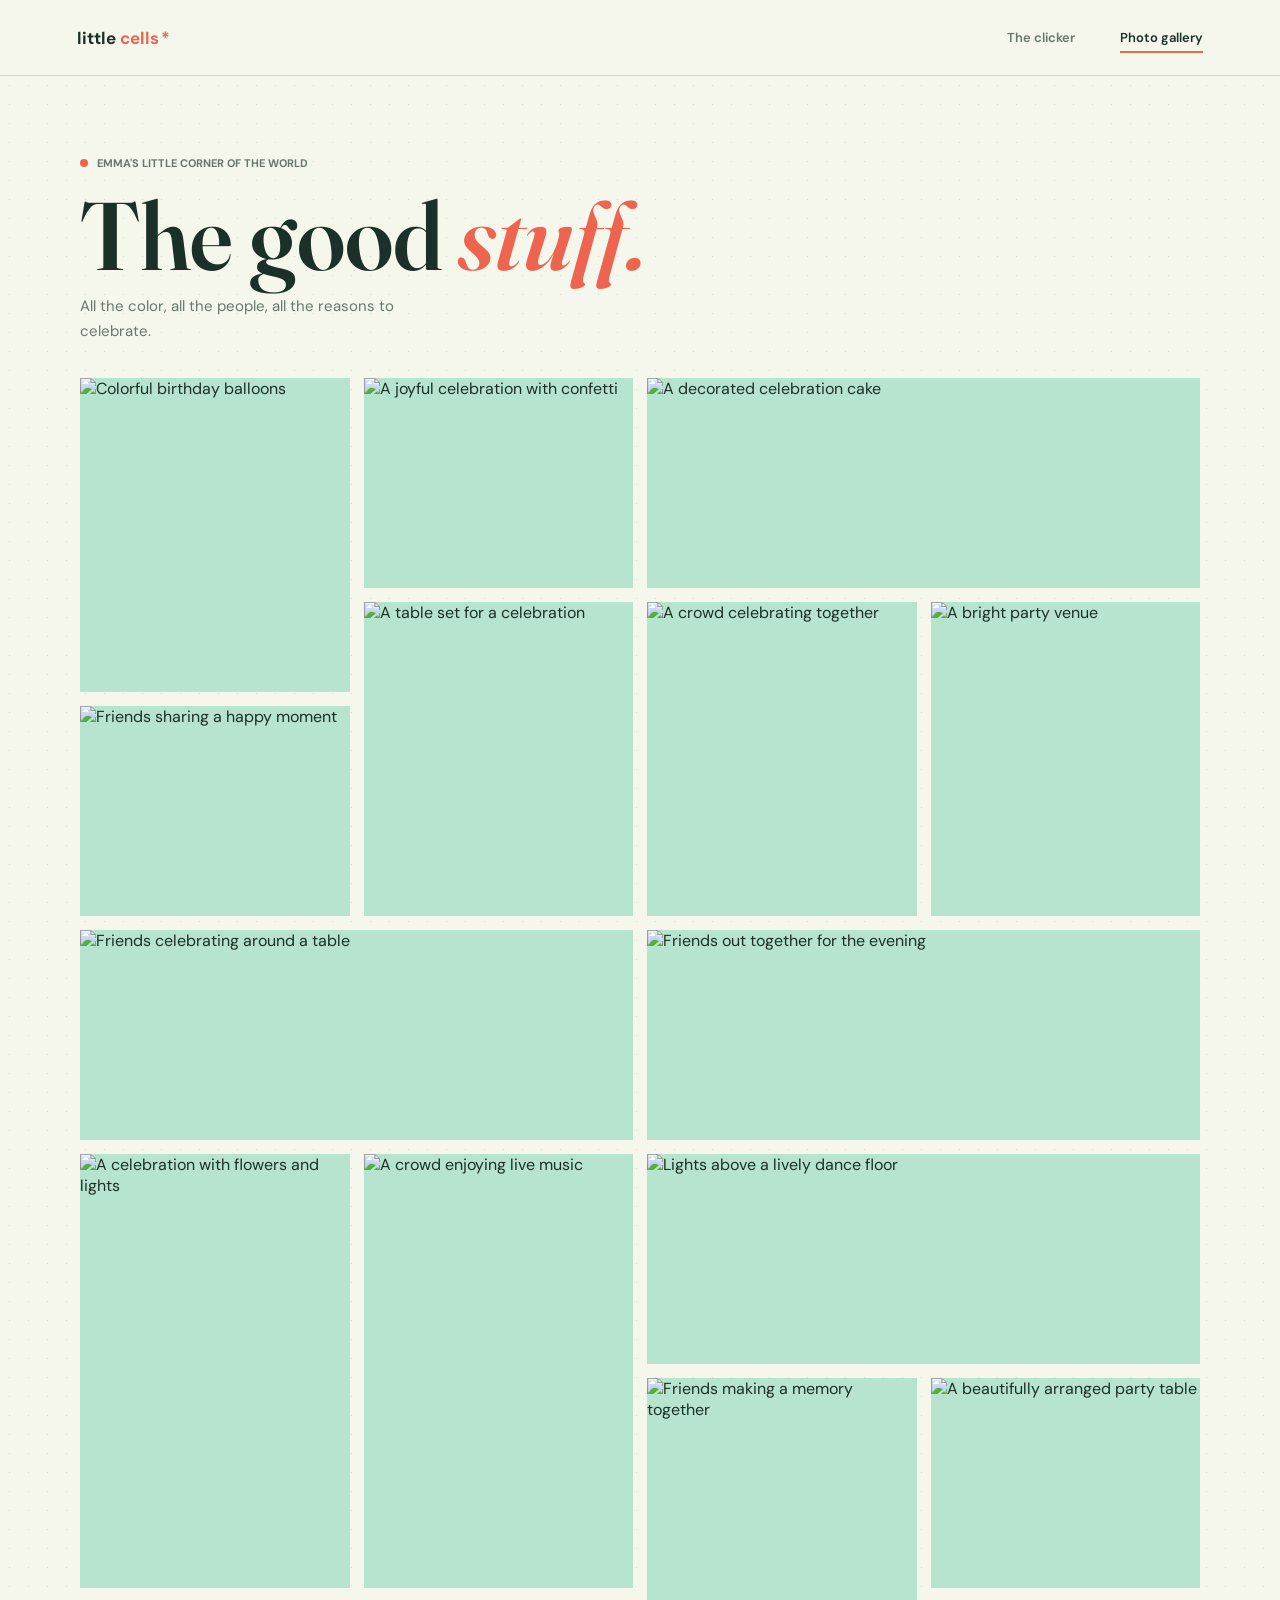
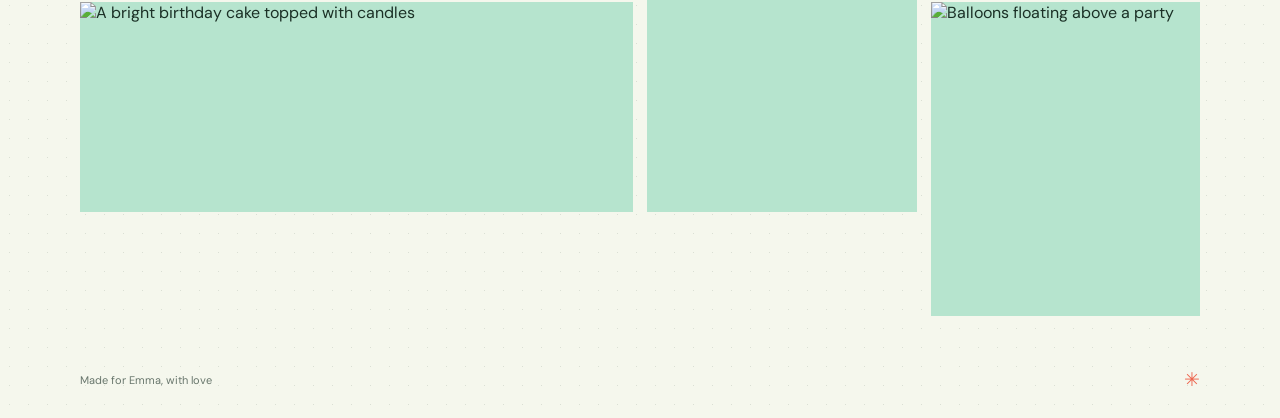
==== gallery.html @ 6081bc6e "Created new files" ====
<!doctype html>
<html lang="en">
  <head>
    <meta charset="utf-8">
    <meta name="viewport" content="width=device-width, initial-scale=1">
    <meta name="theme-color" content="#f5f7ed">
    <title>Photo Gallery | Emma's birthday</title>
    <link rel="preconnect" href="https://fonts.googleapis.com">
    <link rel="preconnect" href="https://fonts.gstatic.com" crossorigin>
    <link href="https://fonts.googleapis.com/css2?family=DM+Sans:wght@400;500;600;700&family=Fraunces:opsz,wght@9..144,600;9..144,700&display=swap" rel="stylesheet">
    <link rel="stylesheet" href="styles.css">
    <script src="photo-pool.js" defer></script>
    <script src="gallery.js" defer></script>
  </head>
  <body>
    <header class="site-header">
      <a class="wordmark" href="index.html" aria-label="Little Cells home">little <span>cells</span><i aria-hidden="true">*</i></a>
      <nav class="site-nav" aria-label="Main navigation">
        <a class="nav-link" href="index.html">The clicker</a>
        <a class="nav-link is-current" href="gallery.html" aria-current="page">Photo gallery</a>
      </nav>
    </header>

    <main class="gallery-page">
      <section class="gallery-intro" aria-labelledby="page-title">
        <p class="eyebrow"><span class="eyebrow-dot" aria-hidden="true"></span> Emma's little corner of the world</p>
        <h1 id="page-title">The good <span>stuff.</span></h1>
        <p class="intro-copy">All the color, all the people, all the reasons to celebrate.</p>
      </section>
      <section class="photo-grid" id="photo-grid" aria-label="Birthday photo gallery"></section>
      <footer class="page-footer">
        <span>Made for Emma, with love</span>
        <span class="footer-star" aria-hidden="true">✳</span>
      </footer>
    </main>
  </body>
</html>
---- styles.css ----
:root {
  color-scheme: light;
  --paper: #f5f7ed;
  --ink: #1b3026;
  --muted: #68766c;
  --coral: #ed654e;
  --lime: #d4ec63;
  --mint: #b6e4ce;
  --line: rgba(27, 48, 38, 0.16);
  font-family: "DM Sans", sans-serif;
  background: var(--paper);
  color: var(--ink);
  font-synthesis: none;
  text-rendering: optimizeLegibility;
}

* {
  box-sizing: border-box;
}

body {
  min-width: 320px;
  min-height: 100vh;
  margin: 0;
  background-color: var(--paper);
  background-image: radial-gradient(rgba(27, 48, 38, 0.12) 0.7px, transparent 0.7px);
  background-size: 19px 19px;
}

a {
  color: inherit;
}

.site-header {
  position: relative;
  z-index: 1;
  display: flex;
  min-height: 76px;
  align-items: center;
  justify-content: space-between;
  padding: 0 clamp(22px, 6vw, 88px);
  border-bottom: 1px solid var(--line);
  background: rgba(245, 247, 237, 0.92);
}

.wordmark {
  color: var(--ink);
  font-size: 17px;
  font-weight: 700;
  text-decoration: none;
  letter-spacing: 0;
}

.wordmark span {
  color: var(--coral);
}

.wordmark i {
  margin-left: 2px;
  color: var(--coral);
  font-size: 17px;
  font-style: normal;
}

.site-nav {
  display: flex;
  align-items: center;
  gap: clamp(18px, 3.5vw, 46px);
}

.nav-link {
  position: relative;
  padding: 9px 0;
  color: var(--muted);
  font-size: 13px;
  font-weight: 600;
  text-decoration: none;
  transition: color 160ms ease;
}

.nav-link:hover,
.nav-link.is-current {
  color: var(--ink);
}

.nav-link.is-current::after {
  position: absolute;
  right: 0;
  bottom: 2px;
  left: 0;
  height: 2px;
  background: var(--coral);
  content: "";
}

.clicker-page,
.gallery-page {
  width: min(1120px, 100% - 48px);
  margin: 0 auto;
}

.intro {
  padding: clamp(48px, 8vw, 100px) 0 clamp(38px, 6vw, 68px);
  animation: reveal-in 600ms ease both;
}

.eyebrow {
  display: flex;
  align-items: center;
  gap: 9px;
  margin: 0 0 22px;
  color: var(--muted);
  font-size: 11px;
  font-weight: 700;
  letter-spacing: 0;
  text-transform: uppercase;
}

.eyebrow-dot {
  width: 8px;
  height: 8px;
  border-radius: 50%;
  background: var(--coral);
}

.intro-row {
  display: flex;
  align-items: end;
  justify-content: space-between;
  gap: 28px;
}

h1 {
  margin: 0;
  font-family: "Fraunces", Georgia, serif;
  font-size: 84px;
  font-weight: 600;
  line-height: 0.98;
  letter-spacing: 0;
}

.intro h1 span,
.gallery-intro h1 span {
  color: var(--coral);
  font-style: italic;
}

.intro-copy {
  max-width: 360px;
  margin: 21px 0 0;
  color: var(--muted);
  font-size: 15px;
  line-height: 1.65;
}

.cell-count {
  display: flex;
  min-width: 114px;
  flex-direction: column;
  align-items: center;
  justify-content: center;
  aspect-ratio: 1;
  border: 1px solid var(--line);
  border-radius: 50%;
  background: var(--lime);
  transform: rotate(7deg);
}

.count-number {
  font-family: "Fraunces", Georgia, serif;
  font-size: 35px;
  line-height: 1;
}

.count-label {
  margin-top: 5px;
  font-size: 10px;
  font-weight: 700;
  text-transform: uppercase;
}

.division-area {
  padding: 19px 0 30px;
  border-top: 1px solid var(--line);
  border-bottom: 1px solid var(--line);
}

.division-heading {
  display: flex;
  align-items: center;
  justify-content: space-between;
  color: var(--muted);
  font-size: 12px;
  font-weight: 600;
}

.division-mark {
  display: grid;
  width: 27px;
  height: 27px;
  place-items: center;
  border: 1px solid var(--line);
  border-radius: 50%;
  color: var(--coral);
  font-size: 18px;
  line-height: 1;
}

.cell-stage {
  display: grid;
  grid-template-columns: repeat(auto-fill, minmax(120px, 1fr));
  align-items: center;
  justify-items: center;
  gap: clamp(18px, 4vw, 42px);
  min-height: 300px;
  padding: 40px clamp(4px, 4vw, 48px);
}

.cell {
  position: relative;
  display: block;
  width: min(100%, 180px);
  aspect-ratio: 1;
  padding: 7px;
  overflow: visible;
  border: 0;
  border-radius: 50%;
  background: var(--mint);
  cursor: pointer;
  isolation: isolate;
  transition: background-color 180ms ease, box-shadow 180ms ease;
}

.cell:nth-child(3n + 2) {
  background: var(--lime);
}

.cell:nth-child(3n) {
  background: #f2a99b;
}

.cell:hover {
  box-shadow: 0 9px 30px rgba(27, 48, 38, 0.14);
}

.cell:focus-visible {
  outline: 3px solid var(--ink);
  outline-offset: 5px;
}

.cell img {
  display: block;
  width: 100%;
  height: 100%;
  border-radius: 50%;
  object-fit: cover;
  pointer-events: none;
}

.cell-halo {
  position: absolute;
  z-index: -1;
  inset: -7px;
  border: 1px solid rgba(27, 48, 38, 0.25);
  border-radius: 50%;
  pointer-events: none;
}

.cell.is-dividing {
  animation: parent-pulse 760ms cubic-bezier(0.2, 0.8, 0.2, 1) both;
}

.cell.is-newborn {
  animation: daughter-cell 820ms cubic-bezier(0.2, 0.8, 0.2, 1) both;
  pointer-events: none;
}

.stage-note {
  margin: -12px 0 0;
  color: var(--muted);
  font-size: 12px;
  text-align: center;
}

.page-footer {
  display: flex;
  min-height: 76px;
  align-items: center;
  justify-content: space-between;
  color: var(--muted);
  font-size: 11px;
}

.footer-star {
  color: var(--coral);
  font-size: 19px;
}

.gallery-intro {
  padding: clamp(44px, 7vw, 80px) 0 34px;
  animation: reveal-in 600ms ease both;
}

.gallery-intro .eyebrow {
  margin-bottom: 18px;
}

.gallery-intro h1 {
  font-size: 96px;
}

.gallery-intro .intro-copy {
  margin-top: 12px;
}

.photo-grid {
  display: grid;
  grid-auto-flow: dense;
  grid-template-columns: repeat(4, minmax(0, 1fr));
  gap: 14px;
  padding-bottom: 26px;
}

.photo-tile {
  position: relative;
  min-height: 150px;
  margin: 0;
  overflow: hidden;
  background: var(--mint);
  animation: reveal-in 600ms ease both;
}

.photo-tile img {
  display: block;
  width: 100%;
  height: 100%;
  min-height: inherit;
  object-fit: cover;
  transition: transform 400ms cubic-bezier(0.2, 0.8, 0.2, 1);
}

.photo-tile:hover img {
  transform: scale(1.045);
}

.photo-tile figcaption {
  position: absolute;
  right: 0;
  bottom: 0;
  left: 0;
  padding: 30px 13px 12px;
  background: linear-gradient(transparent, rgba(14, 29, 22, 0.72));
  color: #fff;
  font-size: 12px;
  font-weight: 600;
  opacity: 0;
  transition: opacity 180ms ease;
}

.photo-tile:hover figcaption,
.photo-tile:focus-within figcaption {
  opacity: 1;
}

.photo-tile-1,
.photo-tile-4 {
  grid-row: span 2;
  min-height: 314px;
}

.photo-tile-3 {
  grid-column: span 2;
  min-height: 210px;
}

.photo-tile-5 {
  grid-row: span 2;
  min-height: 314px;
}

.photo-tile-6 {
  grid-column: span 2;
  min-height: 210px;
}

.photo-tile-2 {
  min-height: 210px;
}

@keyframes parent-pulse {
  0%, 100% { transform: scale(1); }
  38% { transform: scale(1.13); }
  72% { transform: scale(0.92); }
}

@keyframes daughter-cell {
  0% { opacity: 0; transform: translate(-60px, 8px) scale(0.35); }
  52% { opacity: 1; transform: translate(-14px, -8px) scale(1.12); }
  100% { opacity: 1; transform: translate(0, 0) scale(1); }
}

@keyframes reveal-in {
  from { opacity: 0; transform: translateY(12px); }
  to { opacity: 1; transform: translateY(0); }
}

@media (max-width: 760px) {
  h1 {
    font-size: 64px;
  }

  .gallery-intro h1 {
    font-size: 72px;
  }

  .cell-stage {
    grid-template-columns: repeat(auto-fill, minmax(102px, 1fr));
    min-height: 260px;
    padding-inline: 4px;
  }

  .cell {
    width: min(100%, 150px);
  }

  .photo-grid {
    grid-template-columns: repeat(2, minmax(0, 1fr));
    gap: 10px;
  }

  .photo-tile-1,
  .photo-tile-4,
  .photo-tile-5 {
    min-height: 260px;
  }

  .photo-tile-2,
  .photo-tile-3,
  .photo-tile-6 {
    min-height: 180px;
  }
}

@media (max-width: 480px) {
  h1 {
    font-size: 48px;
  }

  .gallery-intro h1 {
    font-size: 54px;
  }

  .site-header {
    min-height: 68px;
    padding-inline: 20px;
  }

  .site-nav {
    gap: 17px;
  }

  .nav-link {
    font-size: 12px;
  }

  .clicker-page,
  .gallery-page {
    width: calc(100% - 40px);
  }

  .intro-row {
    align-items: start;
  }

  .cell-count {
    min-width: 82px;
  }

  .count-number {
    font-size: 27px;
  }

  .count-label {
    font-size: 8px;
  }

  .cell-stage {
    grid-template-columns: repeat(auto-fill, minmax(85px, 1fr));
    gap: 15px;
  }

  .cell {
    padding: 5px;
  }
}

@media (prefers-reduced-motion: reduce) {
  *,
  *::before,
  *::after {
    scroll-behavior: auto !important;
    animation-duration: 0.01ms !important;
    animation-iteration-count: 1 !important;
    transition-duration: 0.01ms !important;
  }
}
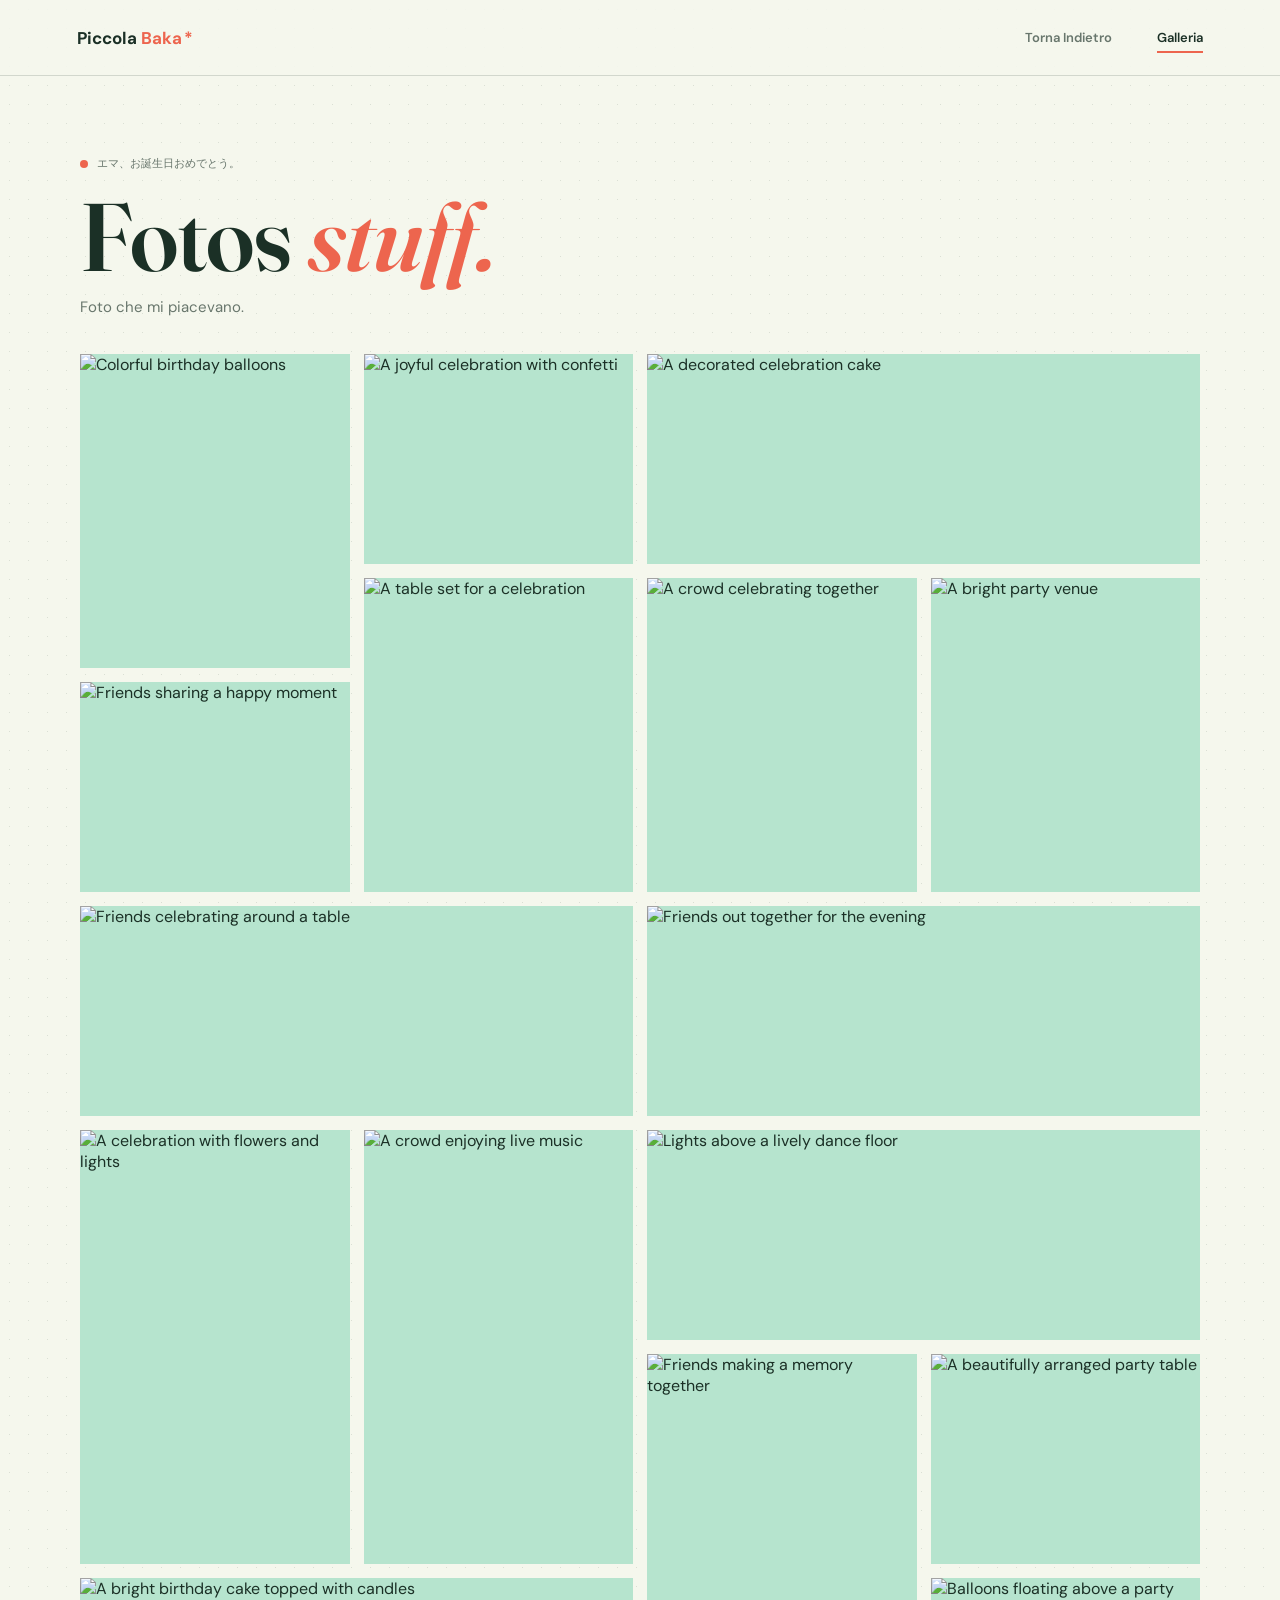
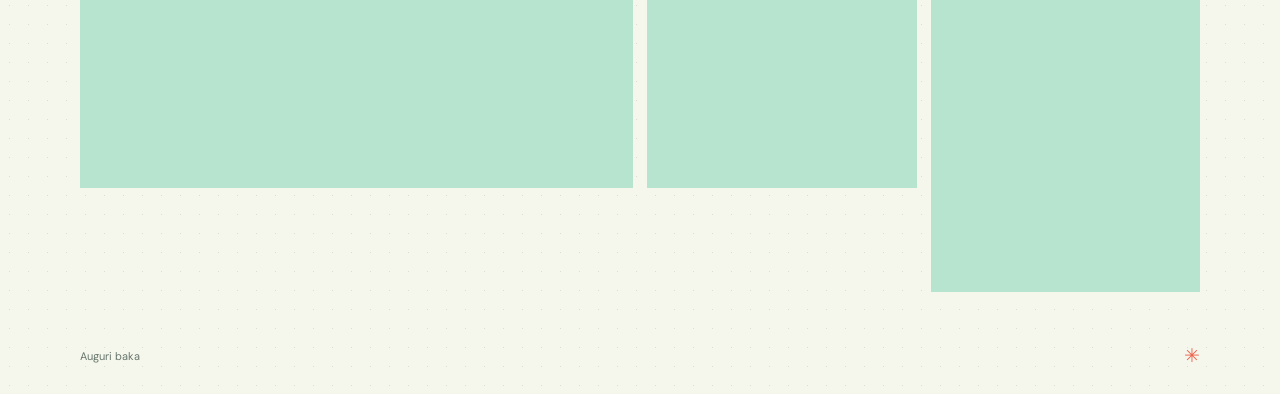
==== commit b25f3e49: "Update gallery page title and content to Italian" ====
--- a/gallery.html
+++ b/gallery.html
@@ -4,7 +4,7 @@
     <meta charset="utf-8">
     <meta name="viewport" content="width=device-width, initial-scale=1">
     <meta name="theme-color" content="#f5f7ed">
-    <title>Photo Gallery | Emma's birthday</title>
+    <title>Galleria Foto</title>
     <link rel="preconnect" href="https://fonts.googleapis.com">
     <link rel="preconnect" href="https://fonts.gstatic.com" crossorigin>
     <link href="https://fonts.googleapis.com/css2?family=DM+Sans:wght@400;500;600;700&family=Fraunces:opsz,wght@9..144,600;9..144,700&display=swap" rel="stylesheet">
@@ -14,24 +14,24 @@
   </head>
   <body>
     <header class="site-header">
-      <a class="wordmark" href="index.html" aria-label="Little Cells home">little <span>cells</span><i aria-hidden="true">*</i></a>
+      <a class="wordmark" href="index.html" aria-label="Little Cells home">Piccola <span>Baka</span><i aria-hidden="true">*</i></a>
       <nav class="site-nav" aria-label="Main navigation">
-        <a class="nav-link" href="index.html">The clicker</a>
-        <a class="nav-link is-current" href="gallery.html" aria-current="page">Photo gallery</a>
+        <a class="nav-link" href="index.html">Torna Indietro</a>
+        <a class="nav-link is-current" href="gallery.html" aria-current="page">Galleria</a>
       </nav>
     </header>
 
     <main class="gallery-page">
       <section class="gallery-intro" aria-labelledby="page-title">
-        <p class="eyebrow"><span class="eyebrow-dot" aria-hidden="true"></span> Emma's little corner of the world</p>
-        <h1 id="page-title">The good <span>stuff.</span></h1>
-        <p class="intro-copy">All the color, all the people, all the reasons to celebrate.</p>
+        <p class="eyebrow"><span class="eyebrow-dot" aria-hidden="true"></span> エマ、お誕生日おめでとう。</p>
+        <h1 id="page-title">Fotos <span>stuff.</span></h1>
+        <p class="intro-copy">Foto che mi piacevano.</p>
       </section>
       <section class="photo-grid" id="photo-grid" aria-label="Birthday photo gallery"></section>
       <footer class="page-footer">
-        <span>Made for Emma, with love</span>
+        <span>Auguri baka</span>
         <span class="footer-star" aria-hidden="true">✳</span>
       </footer>
     </main>
   </body>
-</html>+</html>
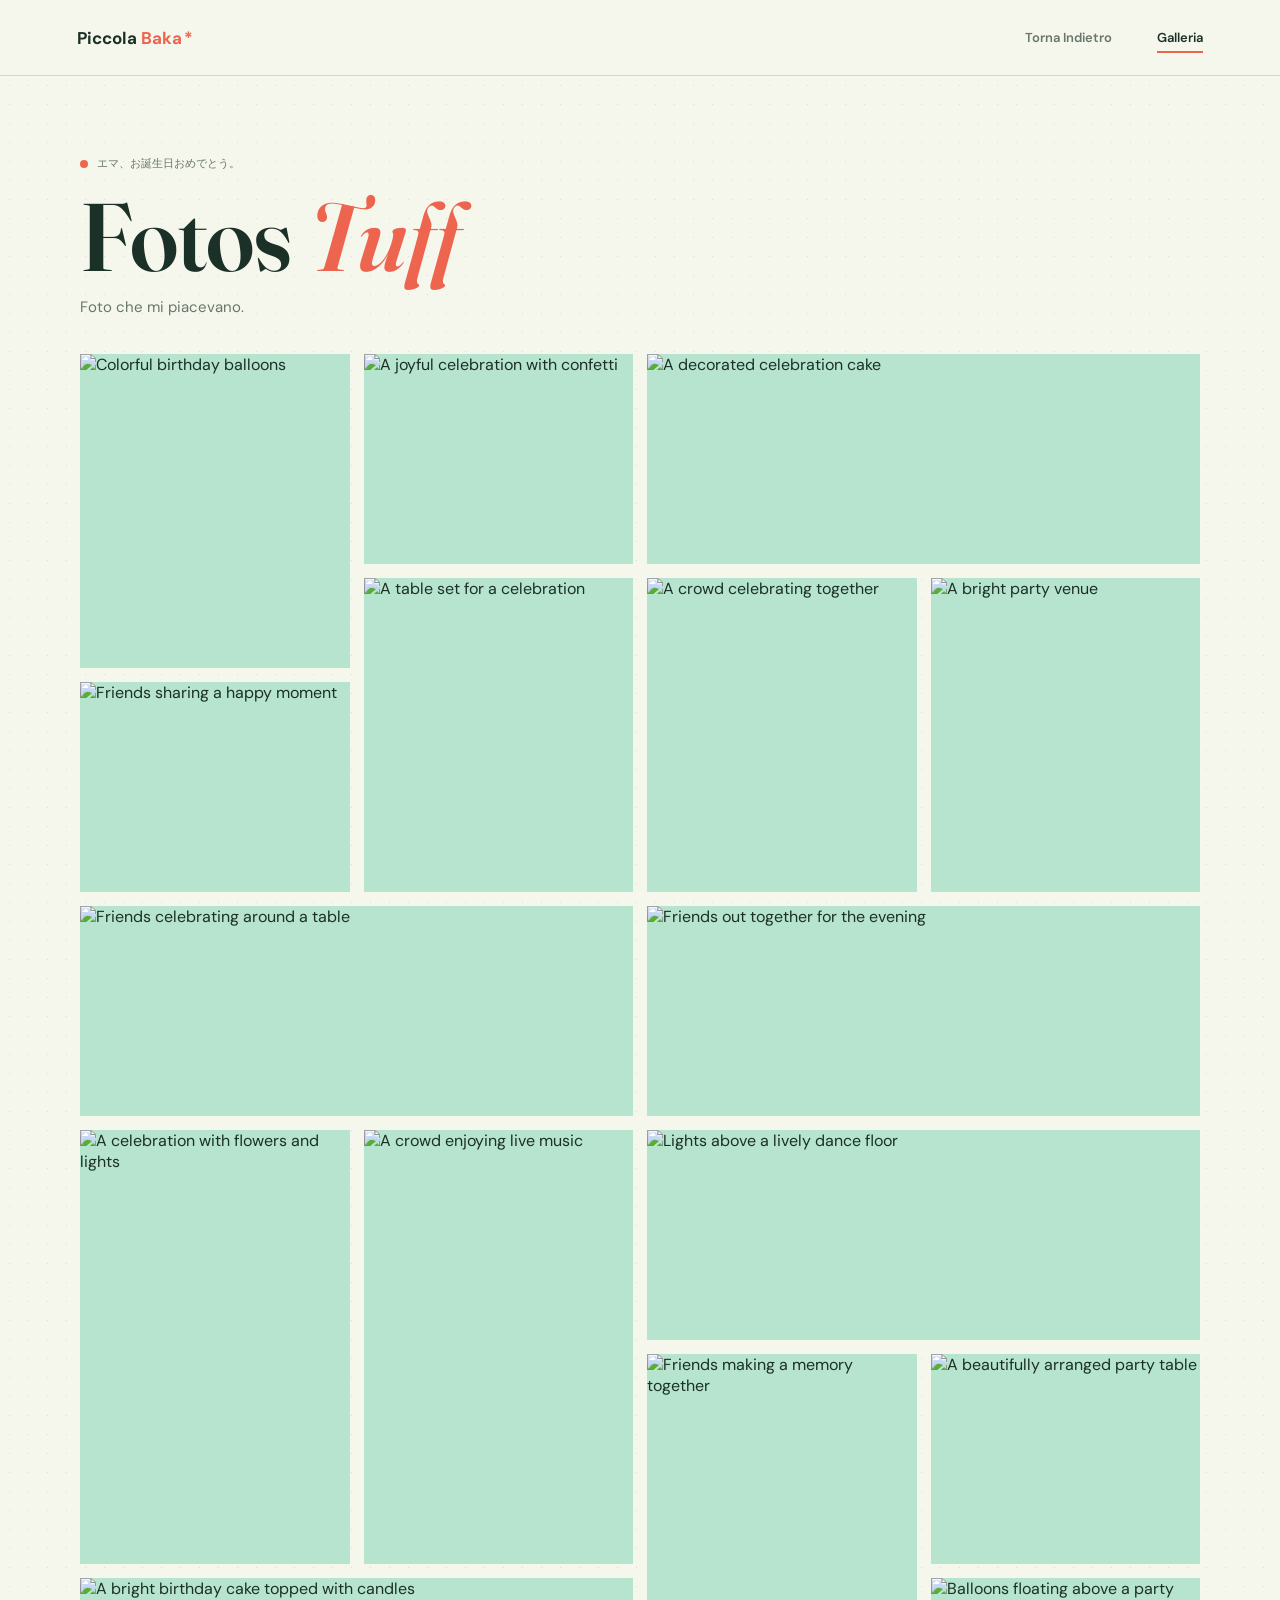
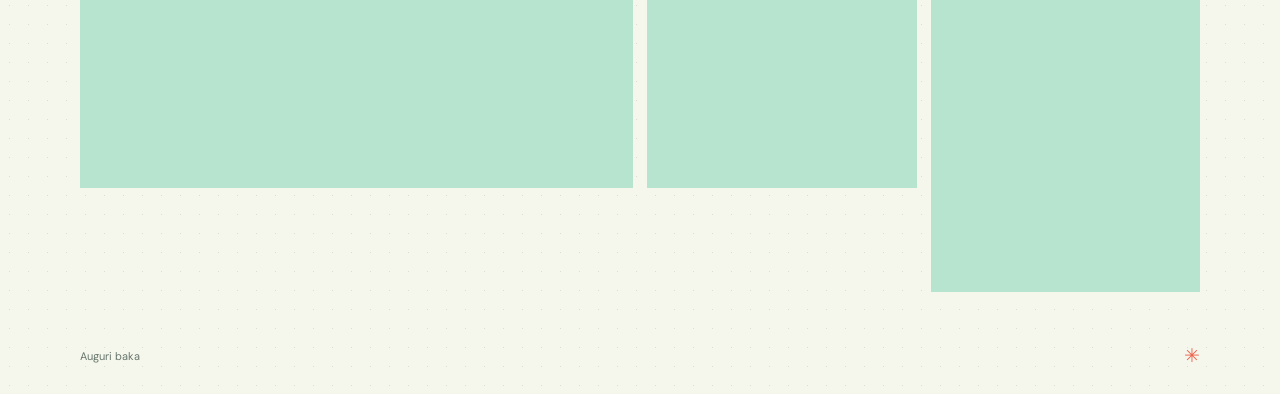
==== commit 2ab2c380: "Update gallery title from 'stuff' to 'Tuff'" ====
--- a/gallery.html
+++ b/gallery.html
@@ -24,7 +24,7 @@
     <main class="gallery-page">
       <section class="gallery-intro" aria-labelledby="page-title">
         <p class="eyebrow"><span class="eyebrow-dot" aria-hidden="true"></span> エマ、お誕生日おめでとう。</p>
-        <h1 id="page-title">Fotos <span>stuff.</span></h1>
+        <h1 id="page-title">Fotos <span>Tuff</span></h1>
         <p class="intro-copy">Foto che mi piacevano.</p>
       </section>
       <section class="photo-grid" id="photo-grid" aria-label="Birthday photo gallery"></section>
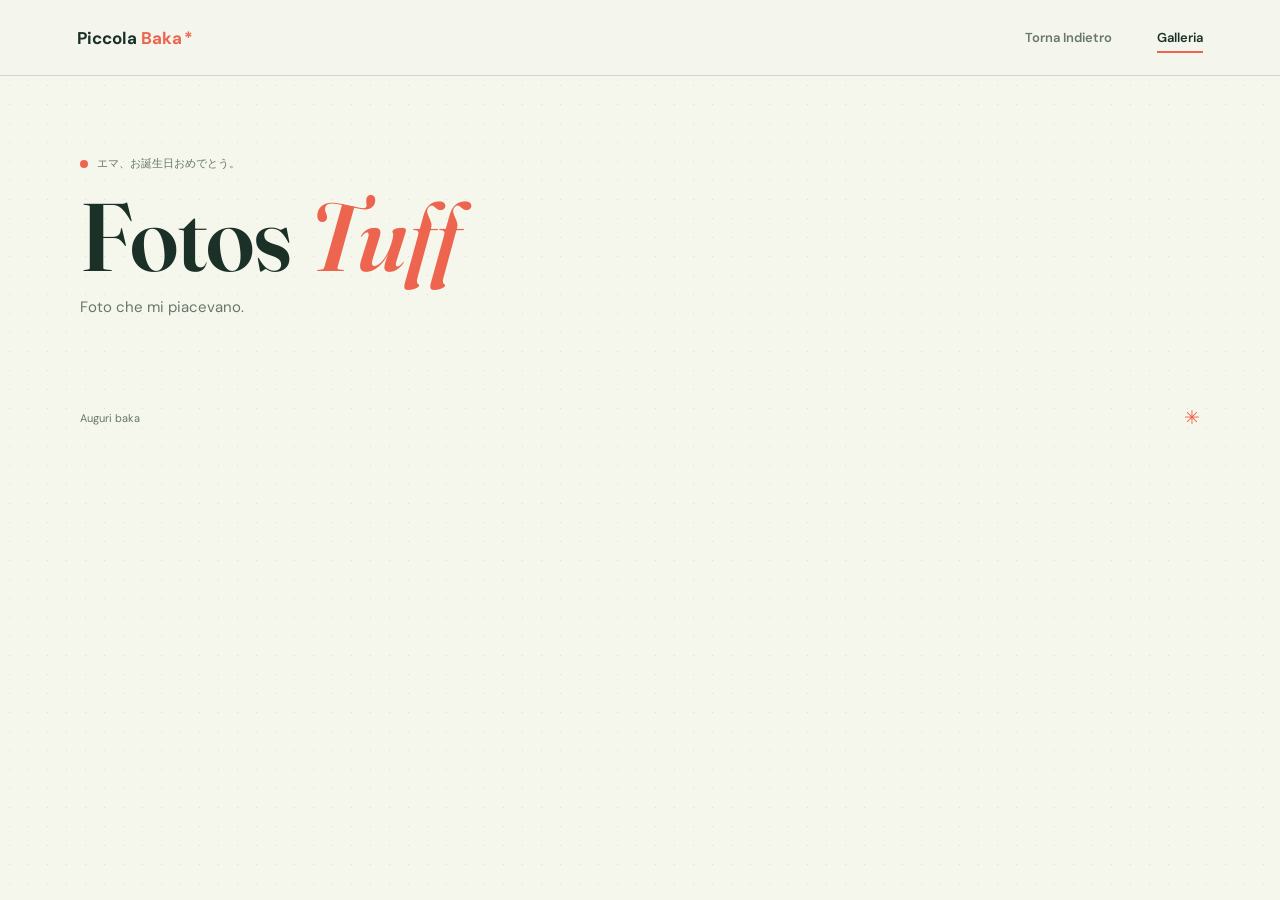
==== commit c3096bde: "Update gallery to use foto-gallery-pool" ====
--- a/gallery.html
+++ b/gallery.html
@@ -9,7 +9,7 @@
     <link rel="preconnect" href="https://fonts.gstatic.com" crossorigin>
     <link href="https://fonts.googleapis.com/css2?family=DM+Sans:wght@400;500;600;700&family=Fraunces:opsz,wght@9..144,600;9..144,700&display=swap" rel="stylesheet">
     <link rel="stylesheet" href="styles.css">
-    <script src="photo-pool.js" defer></script>
+    <script src="foto-gallery-pool.js" defer></script>
     <script src="gallery.js" defer></script>
   </head>
   <body>
